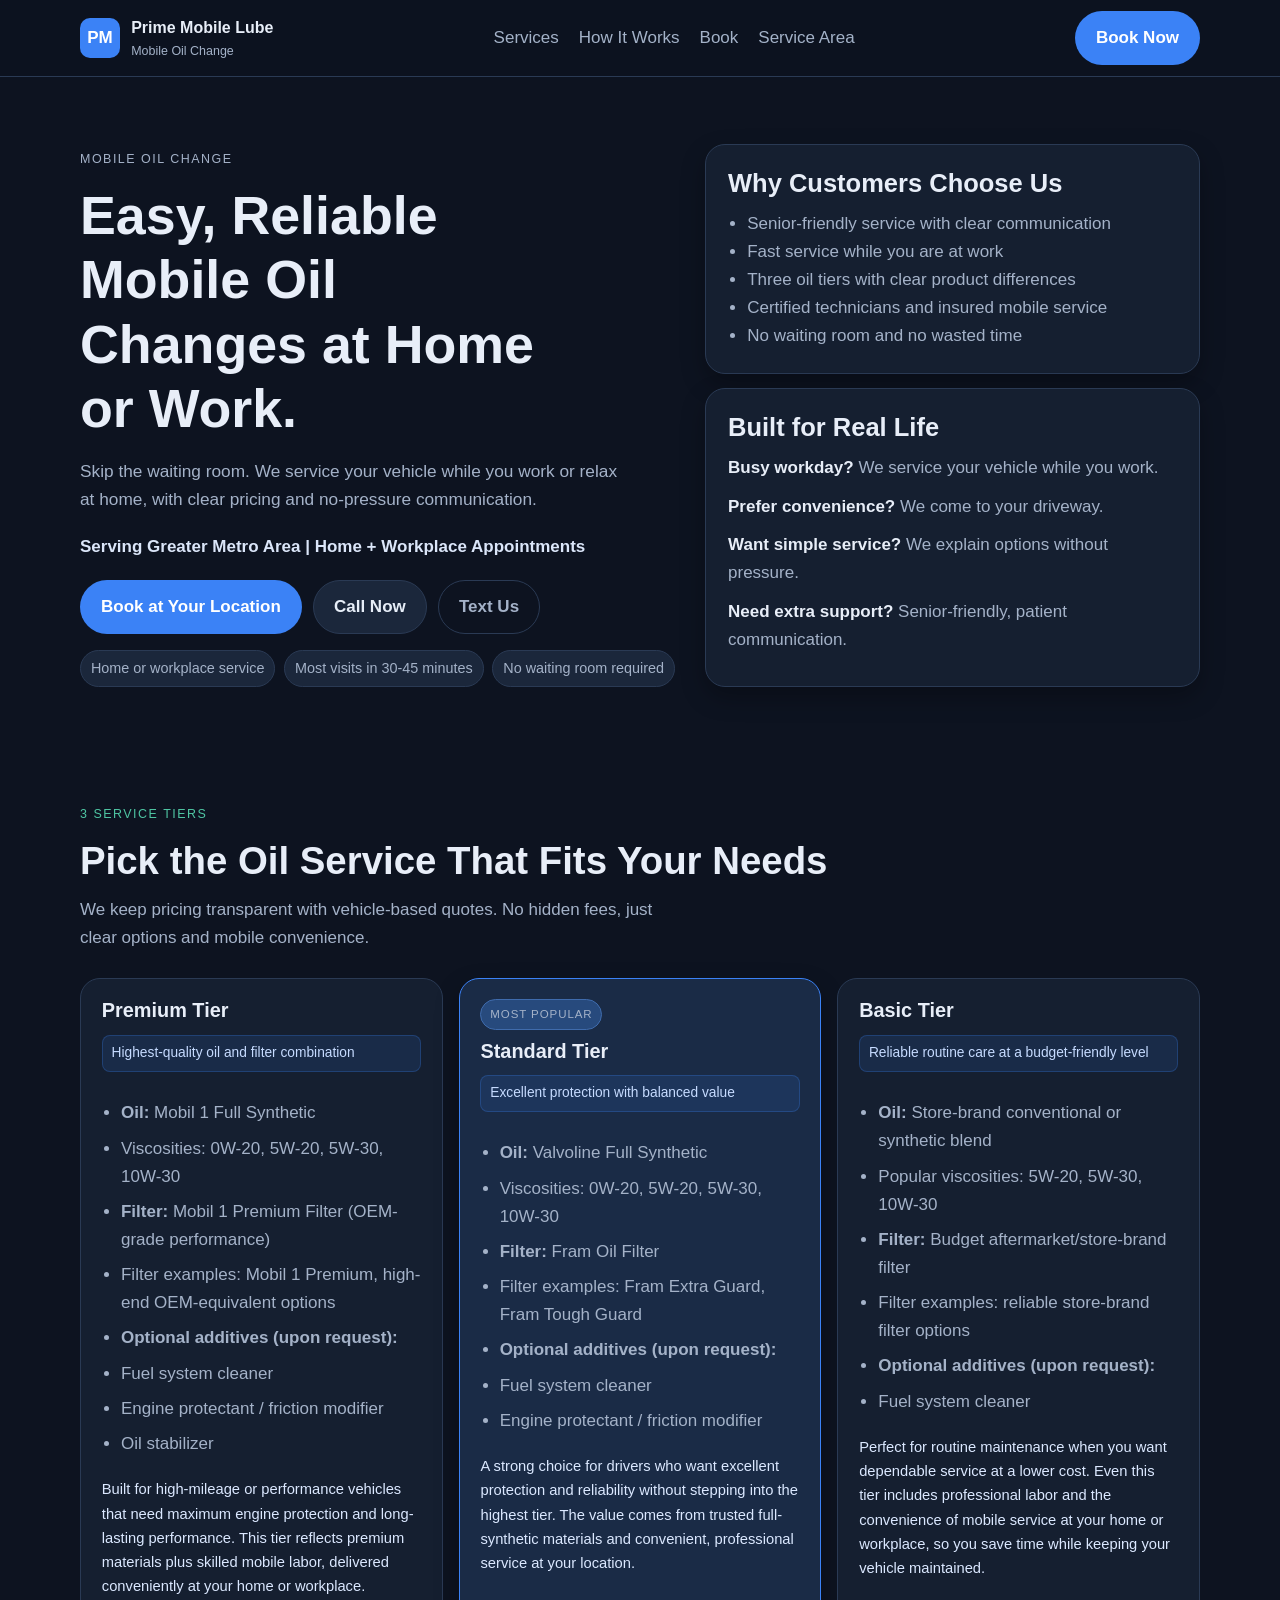
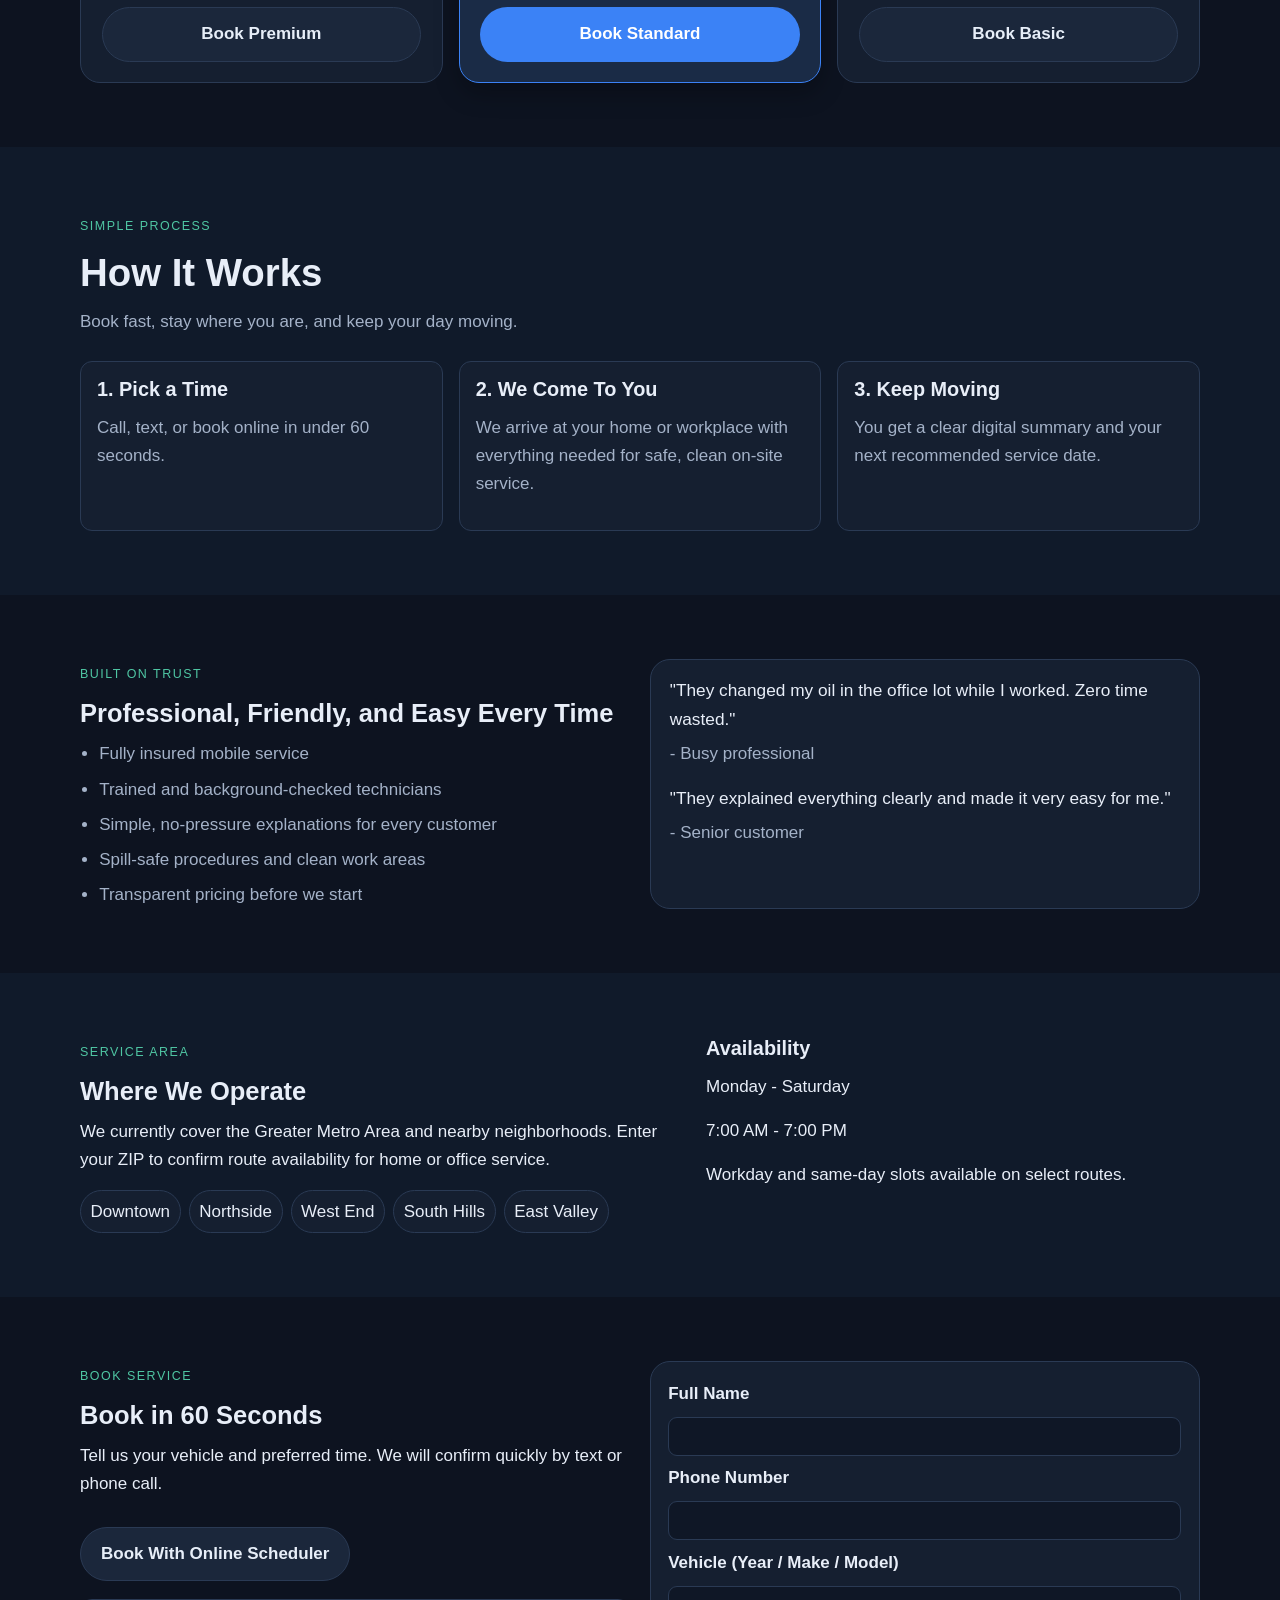
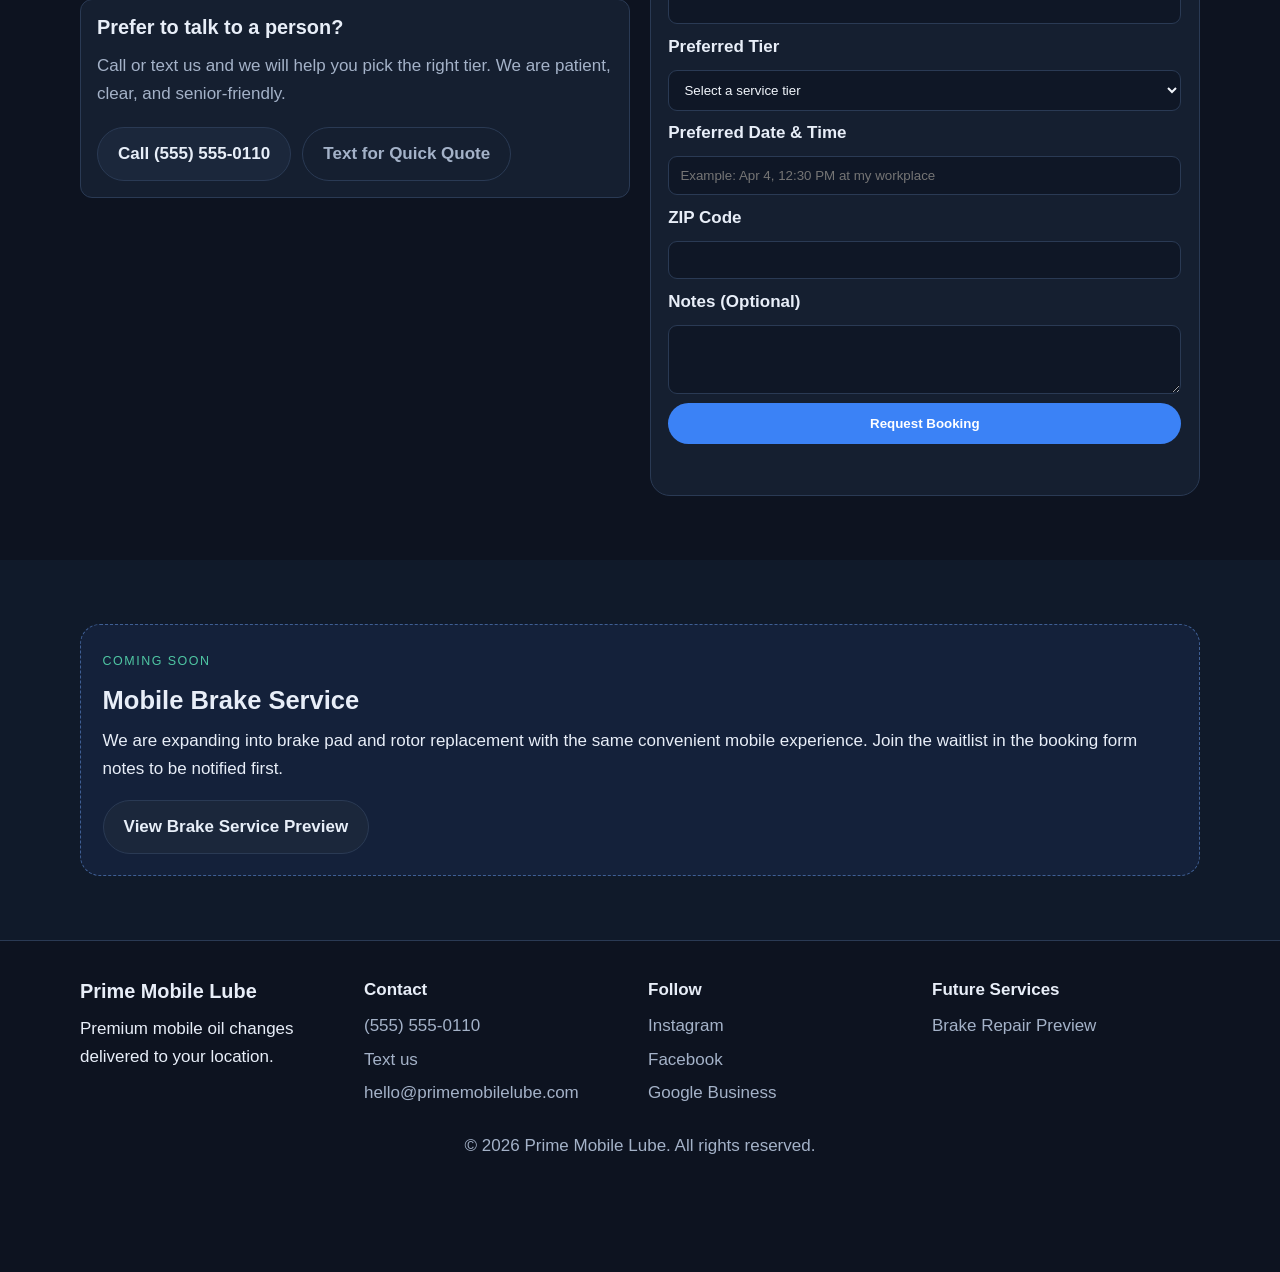
==== index.html @ 01034bda "init" ====
<!doctype html>
<html lang="en">
  <head>
    <meta charset="UTF-8" />
    <meta name="viewport" content="width=device-width, initial-scale=1.0" />
    <meta
      name="description"
      content="Mobile oil changes for busy schedules and seniors. We come to your home or workplace with transparent 3-tier service options."
    />
    <title>Prime Mobile Lube | Mobile Oil Change</title>
    <link rel="stylesheet" href="styles.css" />
  </head>
  <body>
    <a class="skip-link" href="#main-content">Skip to content</a>

    <header class="site-header" id="top">
      <div class="container header-inner">
        <a class="brand" href="#top" aria-label="Prime Mobile Lube home">
          <span class="brand-mark" aria-hidden="true">PM</span>
          <span class="brand-text">
            <strong>Prime Mobile Lube</strong>
            <small>Mobile Oil Change</small>
          </span>
        </a>
        <nav class="main-nav" aria-label="Primary navigation">
          <a href="#services">Services</a>
          <a href="#how-it-works">How It Works</a>
          <a href="#booking">Book</a>
          <a href="#service-area">Service Area</a>
        </nav>
        <a class="btn btn-primary" href="#booking">Book Now</a>
      </div>
    </header>

    <main id="main-content">
      <section class="hero">
        <div class="container hero-grid">
          <div class="hero-copy">
            <p class="kicker">Mobile Oil Change</p>
            <h1>Easy, Reliable Mobile Oil Changes at Home or Work.</h1>
            <p class="lead">
              Skip the waiting room. We service your vehicle while you work or
              relax at home, with clear pricing and no-pressure communication.
            </p>
            <p class="service-badge">Serving Greater Metro Area | Home + Workplace Appointments</p>
            <div class="hero-ctas">
              <a class="btn btn-primary" href="#booking">Book at Your Location</a>
              <a class="btn btn-secondary" href="tel:+15555550110">Call Now</a>
              <a class="btn btn-ghost" href="sms:+15555550110">Text Us</a>
            </div>
            <ul class="hero-highlights">
              <li>Home or workplace service</li>
              <li>Most visits in 30-45 minutes</li>
              <li>No waiting room required</li>
            </ul>
          </div>
          <div class="hero-side">
            <div class="hero-card" aria-label="Service highlights">
              <h2>Why Customers Choose Us</h2>
              <ul>
                <li>Senior-friendly service with clear communication</li>
                <li>Fast service while you are at work</li>
                <li>Three oil tiers with clear product differences</li>
                <li>Certified technicians and insured mobile service</li>
                <li>No waiting room and no wasted time</li>
              </ul>
            </div>
            <div class="hero-card hero-card-secondary" aria-label="Who this is for">
              <h2>Built for Real Life</h2>
              <p><strong>Busy workday?</strong> We service your vehicle while you work.</p>
              <p><strong>Prefer convenience?</strong> We come to your driveway.</p>
              <p><strong>Want simple service?</strong> We explain options without pressure.</p>
              <p><strong>Need extra support?</strong> Senior-friendly, patient communication.</p>
            </div>
          </div>
        </div>
      </section>

      <section class="section" id="services">
        <div class="container">
          <div class="section-heading">
            <p class="kicker">3 Service Tiers</p>
            <h2>Pick the Oil Service That Fits Your Needs</h2>
            <p class="section-subcopy">
              We keep pricing transparent with vehicle-based quotes. No hidden
              fees, just clear options and mobile convenience.
            </p>
          </div>
          <div class="tiers-grid">
            <article class="tier-card">
              <h3>Premium Tier</h3>
              <p class="tier-meta">Highest-quality oil and filter combination</p>
              <ul>
                <li><strong>Oil:</strong> Mobil 1 Full Synthetic</li>
                  <li>Viscosities: 0W-20, 5W-20, 5W-30, 10W-30</li>
                <li><strong>Filter:</strong> Mobil 1 Premium Filter (OEM-grade performance)</li>
                <li>Filter examples: Mobil 1 Premium, high-end OEM-equivalent options</li>
                <li><strong>Optional additives (upon request):</strong></li>
                <li>Fuel system cleaner</li>
                <li>Engine protectant / friction modifier</li>
                <li>Oil stabilizer</li>
              </ul>
              <p class="tier-fit">
                Built for high-mileage or performance vehicles that need maximum
                engine protection and long-lasting performance. This tier reflects
                premium materials plus skilled mobile labor, delivered
                conveniently at your home or workplace.
              </p>
              <a class="btn btn-secondary" href="#booking">Book Premium</a>
            </article>

            <article class="tier-card featured">
              <p class="tag">Most Popular</p>
              <h3>Standard Tier</h3>
              <p class="tier-meta">Excellent protection with balanced value</p>
              <ul>
                <li><strong>Oil:</strong> Valvoline Full Synthetic</li>
                  <li>Viscosities: 0W-20, 5W-20, 5W-30, 10W-30</li>
                <li><strong>Filter:</strong> Fram Oil Filter</li>
                <li>Filter examples: Fram Extra Guard, Fram Tough Guard</li>
                <li><strong>Optional additives (upon request):</strong></li>
                <li>Fuel system cleaner</li>
                <li>Engine protectant / friction modifier</li>
              </ul>
              <p class="tier-fit">
                A strong choice for drivers who want excellent protection and
                reliability without stepping into the highest tier. The value
                comes from trusted full-synthetic materials and convenient,
                professional service at your location.
              </p>
              <a class="btn btn-primary" href="#booking">Book Standard</a>
            </article>

            <article class="tier-card">
              <h3>Basic Tier</h3>
              <p class="tier-meta">Reliable routine care at a budget-friendly level</p>
              <ul>
                <li><strong>Oil:</strong> Store-brand conventional or synthetic blend</li>
                <li>Popular viscosities: 5W-20, 5W-30, 10W-30</li>
                <li><strong>Filter:</strong> Budget aftermarket/store-brand filter</li>
                <li>Filter examples: reliable store-brand filter options</li>
                <li><strong>Optional additives (upon request):</strong></li>
                <li>Fuel system cleaner</li>
              </ul>
              <p class="tier-fit">
                Perfect for routine maintenance when you want dependable service
                at a lower cost. Even this tier includes professional labor and
                the convenience of mobile service at your home or workplace, so
                you save time while keeping your vehicle maintained.
              </p>
              <a class="btn btn-secondary" href="#booking">Book Basic</a>
            </article>
          </div>
        </div>
      </section>

      <section class="section alt" id="how-it-works">
        <div class="container">
          <div class="section-heading">
            <p class="kicker">Simple Process</p>
            <h2>How It Works</h2>
            <p class="section-subcopy">Book fast, stay where you are, and keep your day moving.</p>
          </div>
          <div class="steps-grid">
            <article>
              <h3>1. Pick a Time</h3>
              <p>Call, text, or book online in under 60 seconds.</p>
            </article>
            <article>
              <h3>2. We Come To You</h3>
              <p>
                We arrive at your home or workplace with everything needed for
                safe, clean on-site service.
              </p>
            </article>
            <article>
              <h3>3. Keep Moving</h3>
              <p>
                You get a clear digital summary and your next recommended
                service date.
              </p>
            </article>
          </div>
        </div>
      </section>

      <section class="section" id="trust">
        <div class="container trust-grid">
          <div>
            <p class="kicker">Built on Trust</p>
            <h2>Professional, Friendly, and Easy Every Time</h2>
            <ul class="trust-list">
              <li>Fully insured mobile service</li>
              <li>Trained and background-checked technicians</li>
              <li>Simple, no-pressure explanations for every customer</li>
              <li>Spill-safe procedures and clean work areas</li>
              <li>Transparent pricing before we start</li>
            </ul>
          </div>
          <div class="testimonials">
            <blockquote>
              "They changed my oil in the office lot while I worked. Zero time
              wasted."
            </blockquote>
            <p>- Busy professional</p>
            <blockquote>
              "They explained everything clearly and made it very easy for me."
            </blockquote>
            <p>- Senior customer</p>
          </div>
        </div>
      </section>

      <section class="section alt" id="service-area">
        <div class="container two-col">
          <div>
            <p class="kicker">Service Area</p>
            <h2>Where We Operate</h2>
            <p>
              We currently cover the Greater Metro Area and nearby neighborhoods.
              Enter your ZIP to confirm route availability for home or office
              service.
            </p>
            <ul class="inline-list">
              <li>Downtown</li>
              <li>Northside</li>
              <li>West End</li>
              <li>South Hills</li>
              <li>East Valley</li>
            </ul>
          </div>
          <div>
            <h3>Availability</h3>
            <p>Monday - Saturday</p>
            <p>7:00 AM - 7:00 PM</p>
            <p>Workday and same-day slots available on select routes.</p>
          </div>
        </div>
      </section>

      <section class="section" id="booking">
        <div class="container booking-grid">
          <div>
            <p class="kicker">Book Service</p>
            <h2>Book in 60 Seconds</h2>
            <p>
              Tell us your vehicle and preferred time. We will confirm quickly
              by text or phone call.
            </p>
            <a class="btn btn-secondary scheduler-btn" href="#" target="_blank" rel="noreferrer">
              Book With Online Scheduler
            </a>
            <div class="booking-support">
              <h3>Prefer to talk to a person?</h3>
              <p>
                Call or text us and we will help you pick the right tier. We
                are patient, clear, and senior-friendly.
              </p>
              <div class="hero-ctas">
                <a class="btn btn-secondary" href="tel:+15555550110">Call (555) 555-0110</a>
                <a class="btn btn-ghost" href="sms:+15555550110">Text for Quick Quote</a>
              </div>
            </div>
          </div>
          <form class="booking-form" id="booking-form" novalidate>
            <label for="name">Full Name</label>
            <input id="name" name="name" type="text" required />

            <label for="phone">Phone Number</label>
            <input id="phone" name="phone" type="tel" required />

            <label for="vehicle">Vehicle (Year / Make / Model)</label>
            <input id="vehicle" name="vehicle" type="text" required />

            <label for="tier">Preferred Tier</label>
            <select id="tier" name="tier" required>
              <option value="">Select a service tier</option>
              <option>Tier 1 - Premium</option>
              <option>Tier 2 - Standard</option>
              <option>Tier 3 - Basic</option>
            </select>

            <label for="datetime">Preferred Date & Time</label>
            <input id="datetime" name="datetime" type="text" placeholder="Example: Apr 4, 12:30 PM at my workplace" required />

            <label for="zip">ZIP Code</label>
            <input id="zip" name="zip" type="text" inputmode="numeric" required />

            <label for="notes">Notes (Optional)</label>
            <textarea id="notes" name="notes" rows="3"></textarea>

            <button type="submit" class="btn btn-primary">Request Booking</button>
            <p class="form-message" id="form-message" aria-live="polite"></p>
          </form>
        </div>
      </section>

      <section class="section alt" id="future-services">
        <div class="container future-card">
          <p class="kicker">Coming Soon</p>
          <h2>Mobile Brake Service</h2>
          <p>
            We are expanding into brake pad and rotor replacement with the same
            convenient mobile experience. Join the waitlist in the booking form
            notes to be notified first.
          </p>
          <a class="btn btn-secondary" href="services/brake-repair.html">View Brake Service Preview</a>
        </div>
      </section>
    </main>

    <footer class="site-footer">
      <div class="container footer-grid">
        <div>
          <h3>Prime Mobile Lube</h3>
          <p>Premium mobile oil changes delivered to your location.</p>
        </div>
        <div>
          <h4>Contact</h4>
          <a href="tel:+15555550110">(555) 555-0110</a>
          <a href="sms:+15555550110">Text us</a>
          <a href="mailto:hello@primemobilelube.com">hello@primemobilelube.com</a>
        </div>
        <div>
          <h4>Follow</h4>
          <a href="#" target="_blank" rel="noreferrer">Instagram</a>
          <a href="#" target="_blank" rel="noreferrer">Facebook</a>
          <a href="#" target="_blank" rel="noreferrer">Google Business</a>
        </div>
        <div>
          <h4>Future Services</h4>
          <a href="services/brake-repair.html">Brake Repair Preview</a>
        </div>
      </div>
      <p class="copyright">© <span id="year"></span> Prime Mobile Lube. All rights reserved.</p>
    </footer>

    <div class="mobile-cta-bar" id="mobile-cta">
      <a href="tel:+15555550110">Call</a>
      <a href="sms:+15555550110">Text</a>
      <a href="#booking">Book</a>
    </div>

    <script src="script.js"></script>
  </body>
</html>
---- styles.css ----
:root {
  --bg: #0d1320;
  --surface: #151f30;
  --surface-soft: #1b273b;
  --text: #e8eef8;
  --text-muted: #a4b2c8;
  --accent: #3b82f6;
  --accent-strong: #2b6fda;
  --border: #2a3a54;
  --ok: #4fc6a3;
  --radius-lg: 20px;
  --radius-md: 12px;
  --shadow: 0 10px 24px rgba(0, 0, 0, 0.28);
}

*,
*::before,
*::after {
  box-sizing: border-box;
}

html {
  scroll-behavior: smooth;
}

body {
  margin: 0;
  background: var(--bg);
  color: var(--text);
  font-family: Inter, Segoe UI, Roboto, Arial, sans-serif;
  line-height: 1.65;
  font-size: 17px;
}

h1,
h2,
h3,
h4 {
  line-height: 1.2;
  margin: 0 0 0.75rem;
}

p {
  margin: 0 0 1rem;
}

a {
  color: inherit;
  text-decoration: none;
}

ul {
  margin: 0;
  padding-left: 1.2rem;
}

.container {
  width: min(1120px, 92%);
  margin: 0 auto;
}

.skip-link {
  position: absolute;
  left: -9999px;
}

.skip-link:focus {
  left: 1rem;
  top: 1rem;
  background: #fff;
  color: #000;
  padding: 0.5rem 0.8rem;
  border-radius: 8px;
  z-index: 999;
}

.kicker {
  display: inline-block;
  font-size: 0.78rem;
  text-transform: uppercase;
  letter-spacing: 0.12em;
  color: var(--ok);
  margin-bottom: 0.8rem;
}

.site-header {
  position: sticky;
  top: 0;
  z-index: 100;
  background: rgba(13, 19, 32, 0.92);
  border-bottom: 1px solid var(--border);
}

.header-inner {
  display: flex;
  align-items: center;
  justify-content: space-between;
  gap: 1rem;
  min-height: 76px;
}

.brand {
  display: inline-flex;
  align-items: center;
  gap: 0.7rem;
}

.brand-mark {
  width: 40px;
  height: 40px;
  border-radius: 10px;
  display: grid;
  place-items: center;
  font-weight: 700;
  color: #fff;
  background: var(--accent);
}

.brand-text strong {
  display: block;
  font-size: 1rem;
}

.brand-text small {
  display: block;
  color: var(--text-muted);
  font-size: 0.78rem;
}

.main-nav {
  display: flex;
  align-items: center;
  gap: 1.25rem;
}

.main-nav a {
  color: var(--text-muted);
  font-weight: 500;
  transition: color 0.2s ease;
}

.main-nav a:hover,
.main-nav a:focus-visible {
  color: var(--text);
}

.btn {
  display: inline-flex;
  justify-content: center;
  align-items: center;
  gap: 0.4rem;
  border: 1px solid transparent;
  border-radius: 999px;
  padding: 0.75rem 1.25rem;
  font-weight: 600;
  transition: 0.2s ease;
  cursor: pointer;
}

.btn-primary {
  background: var(--accent);
  color: #fff;
  box-shadow: none;
}

.btn-primary:hover,
.btn-primary:focus-visible {
  background: var(--accent-strong);
}

.btn-secondary {
  border-color: var(--border);
  background: var(--surface-soft);
  color: #e7eef8;
}

.btn-secondary:hover,
.btn-secondary:focus-visible,
.btn-ghost:hover,
.btn-ghost:focus-visible {
  border-color: var(--accent);
  color: #fff;
}

.btn-ghost {
  border-color: var(--border);
  color: var(--text-muted);
}

.hero {
  padding: 4.2rem 0 3rem;
}

.hero-grid {
  display: grid;
  grid-template-columns: 1.1fr 0.9fr;
  gap: 1.2rem;
}

.hero-copy h1 {
  font-size: clamp(2rem, 4.2vw, 3.5rem);
  margin-bottom: 1rem;
  max-width: 16ch;
}

.hero-copy .lead {
  font-size: 1.08rem;
}

.hero-copy p {
  color: var(--text-muted);
  max-width: 56ch;
}

.hero-copy .service-badge {
  color: #dbe6f9;
  font-weight: 600;
  margin-top: 1.2rem;
}

.hero-ctas {
  display: flex;
  flex-wrap: wrap;
  gap: 0.7rem;
  margin-top: 1.2rem;
}

.hero-highlights {
  margin-top: 1rem;
  padding: 0;
  list-style: none;
  display: flex;
  flex-wrap: wrap;
  gap: 0.55rem;
}

.hero-highlights li {
  border: 1px solid var(--border);
  background: var(--surface-soft);
  color: var(--text-muted);
  padding: 0.36rem 0.62rem;
  border-radius: 999px;
  font-size: 0.9rem;
}

.hero-side {
  display: grid;
  gap: 0.9rem;
}

.hero-card {
  background: var(--surface);
  border: 1px solid var(--border);
  padding: 1.4rem;
  border-radius: var(--radius-lg);
  box-shadow: var(--shadow);
}

.hero-card ul {
  margin-top: 0.6rem;
  color: var(--text-muted);
}

.hero-card-secondary p {
  color: var(--text-muted);
  margin-bottom: 0.65rem;
}

.hero-card-secondary strong {
  color: var(--text);
}

.section {
  padding: 4rem 0;
}

.section.alt {
  background: #101a2a;
}

.section-heading {
  max-width: 760px;
  margin-bottom: 1.6rem;
}

.section-subcopy {
  color: var(--text-muted);
  max-width: 62ch;
}

.section-heading h2 {
  font-size: clamp(1.7rem, 3.5vw, 2.4rem);
}

.tiers-grid {
  display: grid;
  grid-template-columns: repeat(3, minmax(0, 1fr));
  gap: 1rem;
}

.tier-card {
  position: relative;
  background: var(--surface);
  border: 1px solid var(--border);
  border-radius: var(--radius-lg);
  padding: 1.3rem;
  display: flex;
  flex-direction: column;
  min-height: 100%;
}

.tier-card .tier-price {
  font-size: 1.6rem;
  font-weight: 700;
  color: #ffffff;
}

.tier-card p,
.tier-card li {
  color: var(--text-muted);
}

.tier-card .tier-meta {
  font-size: 0.86rem;
  padding: 0.38rem 0.55rem;
  border-radius: 8px;
  background: rgba(59, 130, 246, 0.12);
  border: 1px solid rgba(59, 130, 246, 0.25);
  color: #c6dbff;
}

.tier-card .tier-fit {
  margin-bottom: 0.55rem;
  color: #dbe8ff;
  font-size: 0.92rem;
}

.tier-card ul {
  margin: 0.7rem 0 1.2rem;
  display: grid;
  gap: 0.45rem;
}

.tier-card .btn {
  margin-top: auto;
}

.tier-actions {
  margin-top: auto;
  display: grid;
  grid-template-columns: 1fr;
  gap: 0.55rem;
}

.spec-toggle[aria-expanded="true"] {
  border-color: var(--accent);
  color: #fff;
}

.tier-specs {
  margin-top: 0.75rem;
  border-top: 1px solid var(--border);
  padding-top: 0.75rem;
}

.tier-specs ul {
  display: grid;
  gap: 0.35rem;
}

.tier-specs li {
  color: var(--text-muted);
}

.tier-card.featured {
  border-color: var(--accent);
  box-shadow: var(--shadow);
  background: #1a2b46;
}

.tag {
  align-self: flex-start;
  margin: 0 0 0.6rem;
  font-size: 0.72rem;
  letter-spacing: 0.08em;
  text-transform: uppercase;
  color: #d9e8ff;
  background: #274a7d;
  border: 1px solid #3f6bac;
  padding: 0.3rem 0.55rem;
  border-radius: 999px;
}

.steps-grid {
  display: grid;
  grid-template-columns: repeat(3, minmax(0, 1fr));
  gap: 1rem;
}

.steps-grid article {
  border: 1px solid var(--border);
  background: var(--surface);
  border-radius: var(--radius-md);
  padding: 1rem;
}

.steps-grid p {
  color: var(--text-muted);
}

.trust-grid,
.booking-grid {
  display: grid;
  grid-template-columns: repeat(2, minmax(0, 1fr));
  gap: 1.2rem;
}

.trust-list {
  display: grid;
  gap: 0.45rem;
  color: var(--text-muted);
}

.testimonials {
  border: 1px solid var(--border);
  border-radius: var(--radius-lg);
  background: var(--surface);
  padding: 1rem 1.2rem;
}

.testimonials blockquote {
  margin: 0;
  font-size: 1.08rem;
}

.testimonials p {
  color: var(--text-muted);
  margin: 0.4rem 0 1rem;
}

.two-col {
  display: grid;
  grid-template-columns: 1.1fr 0.9fr;
  gap: 1.4rem;
}

.inline-list {
  padding: 0;
  list-style: none;
  display: flex;
  flex-wrap: wrap;
  gap: 0.5rem;
}

.inline-list li {
  background: var(--surface);
  border: 1px solid var(--border);
  padding: 0.4rem 0.6rem;
  border-radius: 999px;
}

.scheduler-btn {
  margin-top: 0.8rem;
}

.booking-form {
  border: 1px solid var(--border);
  border-radius: var(--radius-lg);
  background: var(--surface);
  padding: 1.1rem;
  display: grid;
  gap: 0.55rem;
}

.booking-support {
  margin-top: 1.1rem;
  border: 1px solid var(--border);
  border-radius: var(--radius-md);
  background: var(--surface);
  padding: 1rem;
}

.booking-support p {
  color: var(--text-muted);
}

.booking-form label {
  font-weight: 600;
}

.booking-form input,
.booking-form select,
.booking-form textarea {
  width: 100%;
  border-radius: 9px;
  border: 1px solid var(--border);
  background: #0f1726;
  color: #f1f5fb;
  padding: 0.68rem 0.7rem;
}

.booking-form input:focus,
.booking-form select:focus,
.booking-form textarea:focus {
  outline: 2px solid rgba(79, 156, 255, 0.35);
  border-color: var(--accent);
}

.form-message {
  margin: 0.25rem 0 0;
  color: var(--text-muted);
  min-height: 1.3rem;
}

.form-message.success {
  color: #8ce6c5;
}

.form-message.error {
  color: #ffb3b3;
}

.future-card {
  border: 1px dashed #3f5f94;
  border-radius: var(--radius-lg);
  background: #14213a;
  padding: 1.35rem;
}

.site-footer {
  border-top: 1px solid var(--border);
  padding: 2.4rem 0 6rem;
}

.footer-grid {
  display: grid;
  gap: 1rem;
  grid-template-columns: repeat(4, minmax(0, 1fr));
}

.footer-grid a {
  display: block;
  margin-bottom: 0.35rem;
  color: var(--text-muted);
}

.footer-grid a:hover,
.footer-grid a:focus-visible {
  color: #ffffff;
}

.copyright {
  text-align: center;
  color: var(--text-muted);
  margin-top: 1.2rem;
}

.mobile-cta-bar {
  position: fixed;
  left: 50%;
  bottom: 10px;
  transform: translateX(-50%);
  width: min(560px, 93%);
  z-index: 120;
  display: none;
  grid-template-columns: repeat(3, minmax(0, 1fr));
  gap: 0.45rem;
  padding: 0.45rem;
  border-radius: 999px;
  border: 1px solid var(--border);
  background: rgba(13, 19, 32, 0.95);
}

.mobile-cta-bar a {
  text-align: center;
  padding: 0.65rem 0.6rem;
  border-radius: 999px;
  font-weight: 600;
  border: 1px solid var(--border);
  background: var(--surface-soft);
}

.mobile-cta-bar a:last-child {
  color: #fff;
  background: var(--accent);
  border-color: transparent;
}

@media (max-width: 992px) {
  .hero-grid,
  .tiers-grid,
  .steps-grid,
  .trust-grid,
  .two-col,
  .booking-grid,
  .footer-grid {
    grid-template-columns: 1fr;
  }

  .main-nav {
    display: none;
  }

  .hero-copy h1 {
    max-width: 20ch;
  }
}

@media (max-width: 768px) {
  .header-inner .btn {
    display: none;
  }

  .hero {
    padding-top: 2.7rem;
  }

  .section {
    padding: 3.2rem 0;
  }

  .mobile-cta-bar {
    display: grid;
  }
}
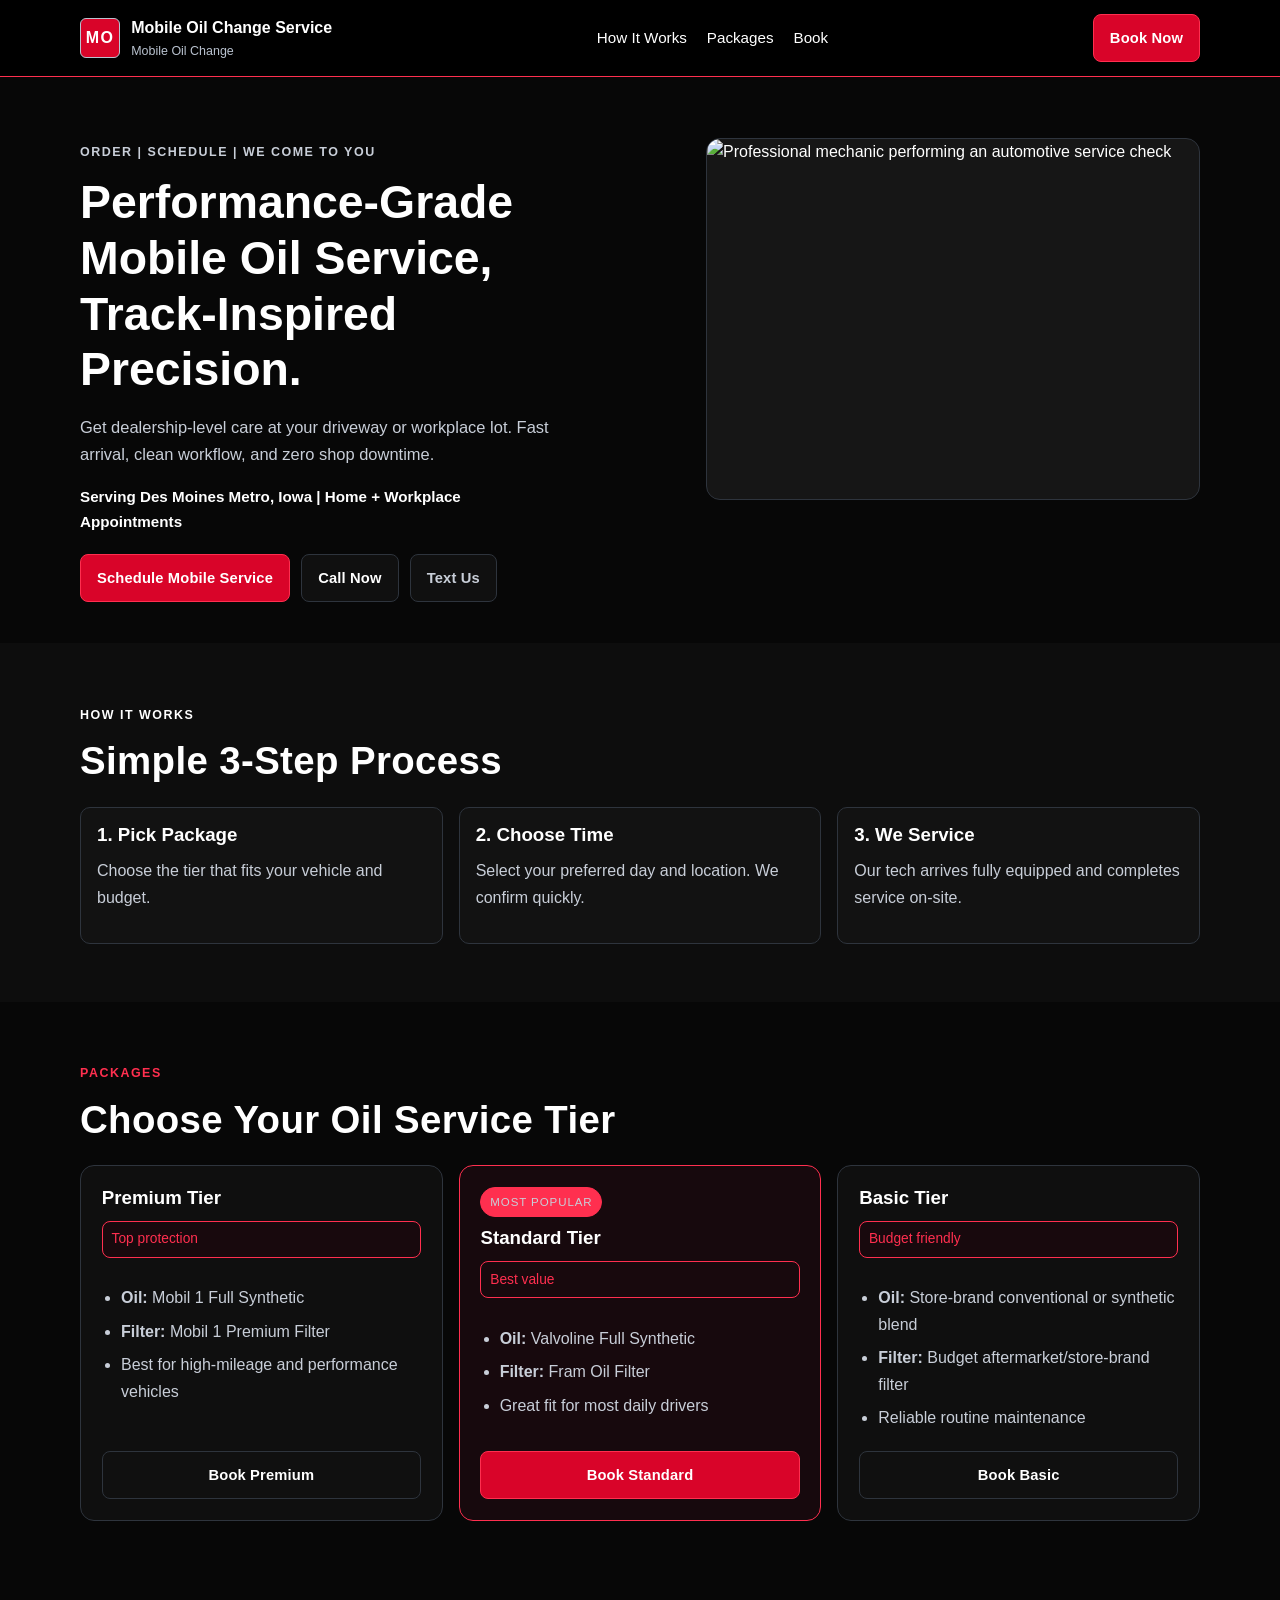
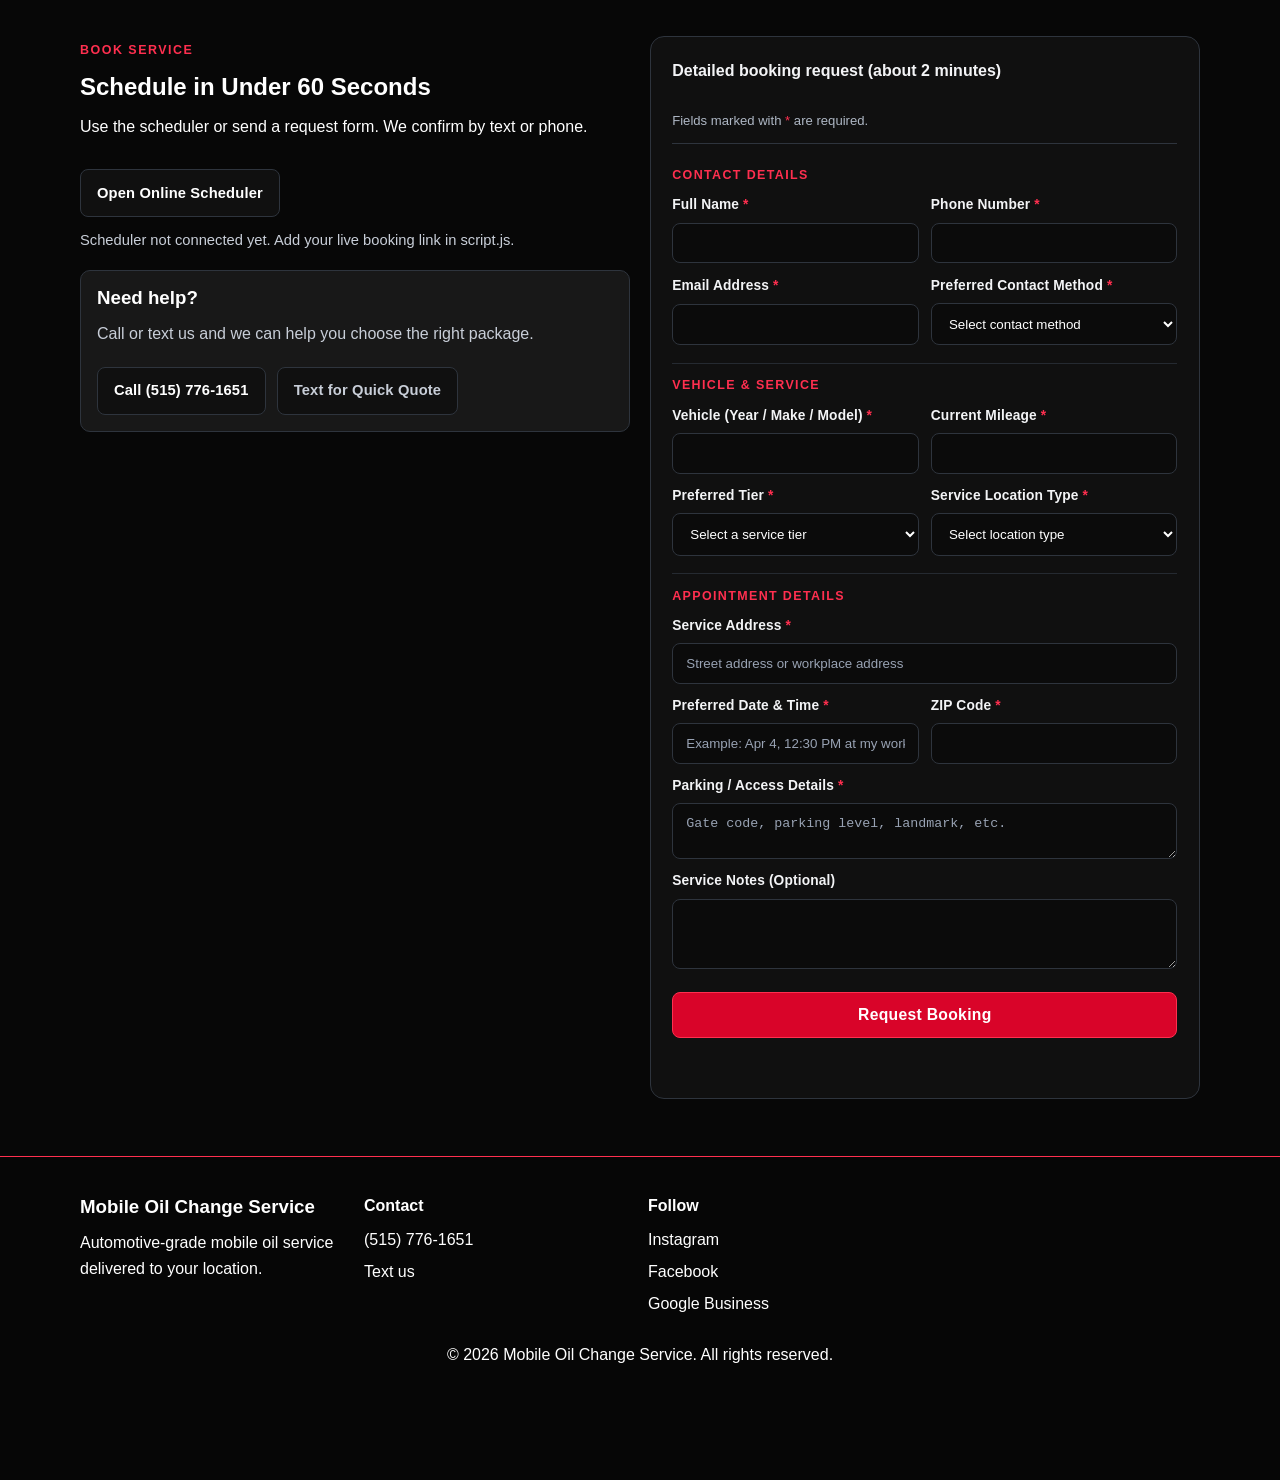
==== commit 77bac4bd: "yas" ====
--- a/index.html
+++ b/index.html
@@ -5,9 +5,9 @@
     <meta name="viewport" content="width=device-width, initial-scale=1.0" />
     <meta
       name="description"
-      content="Mobile oil changes for busy schedules and seniors. We come to your home or workplace with transparent 3-tier service options."
+      content="Professional mobile oil changes in the Des Moines Metro, Iowa. We come to your home or workplace with clear service tiers and fast scheduling."
     />
-    <title>Prime Mobile Lube | Mobile Oil Change</title>
+    <title>Mobile Oil Change | Des Moines Metro Iowa</title>
     <link rel="stylesheet" href="styles.css" />
   </head>
   <body>
@@ -15,18 +15,17 @@
 
     <header class="site-header" id="top">
       <div class="container header-inner">
-        <a class="brand" href="#top" aria-label="Prime Mobile Lube home">
-          <span class="brand-mark" aria-hidden="true">PM</span>
+        <a class="brand" href="#top" aria-label="Mobile oil change service home">
+          <span class="brand-mark" aria-hidden="true">MO</span>
           <span class="brand-text">
-            <strong>Prime Mobile Lube</strong>
+            <strong>Mobile Oil Change Service</strong>
             <small>Mobile Oil Change</small>
           </span>
         </a>
         <nav class="main-nav" aria-label="Primary navigation">
-          <a href="#services">Services</a>
           <a href="#how-it-works">How It Works</a>
+          <a href="#services">Packages</a>
           <a href="#booking">Book</a>
-          <a href="#service-area">Service Area</a>
         </nav>
         <a class="btn btn-primary" href="#booking">Book Now</a>
       </div>
@@ -36,42 +35,51 @@
       <section class="hero">
         <div class="container hero-grid">
           <div class="hero-copy">
-            <p class="kicker">Mobile Oil Change</p>
-            <h1>Easy, Reliable Mobile Oil Changes at Home or Work.</h1>
+            <p class="kicker">Order | Schedule | We Come To You</p>
+            <h1>Performance-Grade Mobile Oil Service, Track-Inspired Precision.</h1>
             <p class="lead">
-              Skip the waiting room. We service your vehicle while you work or
-              relax at home, with clear pricing and no-pressure communication.
+              Get dealership-level care at your driveway or workplace lot. Fast arrival,
+              clean workflow, and zero shop downtime.
             </p>
-            <p class="service-badge">Serving Greater Metro Area | Home + Workplace Appointments</p>
+            <p class="service-badge">Serving Des Moines Metro, Iowa | Home + Workplace Appointments</p>
             <div class="hero-ctas">
-              <a class="btn btn-primary" href="#booking">Book at Your Location</a>
-              <a class="btn btn-secondary" href="tel:+15555550110">Call Now</a>
-              <a class="btn btn-ghost" href="sms:+15555550110">Text Us</a>
-            </div>
-            <ul class="hero-highlights">
-              <li>Home or workplace service</li>
-              <li>Most visits in 30-45 minutes</li>
-              <li>No waiting room required</li>
-            </ul>
+              <a class="btn btn-primary" href="#booking">Schedule Mobile Service</a>
+              <a class="btn btn-secondary" href="tel:+15157761651">Call Now</a>
+              <a class="btn btn-ghost" href="sms:+15157761651">Text Us</a>
+            </div>
           </div>
           <div class="hero-side">
-            <div class="hero-card" aria-label="Service highlights">
-              <h2>Why Customers Choose Us</h2>
-              <ul>
-                <li>Senior-friendly service with clear communication</li>
-                <li>Fast service while you are at work</li>
-                <li>Three oil tiers with clear product differences</li>
-                <li>Certified technicians and insured mobile service</li>
-                <li>No waiting room and no wasted time</li>
-              </ul>
-            </div>
-            <div class="hero-card hero-card-secondary" aria-label="Who this is for">
-              <h2>Built for Real Life</h2>
-              <p><strong>Busy workday?</strong> We service your vehicle while you work.</p>
-              <p><strong>Prefer convenience?</strong> We come to your driveway.</p>
-              <p><strong>Want simple service?</strong> We explain options without pressure.</p>
-              <p><strong>Need extra support?</strong> Senior-friendly, patient communication.</p>
-            </div>
+            <div class="hero-image-wrap">
+              <img
+                class="hero-image"
+                src="https://images.unsplash.com/photo-1619642751034-765dfdf7c58e?auto=format&fit=crop&w=1400&q=80"
+                alt="Professional mechanic performing an automotive service check"
+                loading="eager"
+              />
+            </div>
+          </div>
+        </div>
+      </section>
+
+      <section class="section alt" id="how-it-works">
+        <div class="container">
+          <div class="section-heading">
+            <p class="kicker">How It Works</p>
+            <h2>Simple 3-Step Process</h2>
+          </div>
+          <div class="steps-grid">
+            <article>
+              <h3>1. Pick Package</h3>
+              <p>Choose the tier that fits your vehicle and budget.</p>
+            </article>
+            <article>
+              <h3>2. Choose Time</h3>
+              <p>Select your preferred day and location. We confirm quickly.</p>
+            </article>
+            <article>
+              <h3>3. We Service</h3>
+              <p>Our tech arrives fully equipped and completes service on-site.</p>
+            </article>
           </div>
         </div>
       </section>
@@ -79,161 +87,43 @@
       <section class="section" id="services">
         <div class="container">
           <div class="section-heading">
-            <p class="kicker">3 Service Tiers</p>
-            <h2>Pick the Oil Service That Fits Your Needs</h2>
-            <p class="section-subcopy">
-              We keep pricing transparent with vehicle-based quotes. No hidden
-              fees, just clear options and mobile convenience.
-            </p>
+            <p class="kicker">Packages</p>
+            <h2>Choose Your Oil Service Tier</h2>
           </div>
           <div class="tiers-grid">
             <article class="tier-card">
               <h3>Premium Tier</h3>
-              <p class="tier-meta">Highest-quality oil and filter combination</p>
+              <p class="tier-meta">Top protection</p>
               <ul>
                 <li><strong>Oil:</strong> Mobil 1 Full Synthetic</li>
-                  <li>Viscosities: 0W-20, 5W-20, 5W-30, 10W-30</li>
-                <li><strong>Filter:</strong> Mobil 1 Premium Filter (OEM-grade performance)</li>
-                <li>Filter examples: Mobil 1 Premium, high-end OEM-equivalent options</li>
-                <li><strong>Optional additives (upon request):</strong></li>
-                <li>Fuel system cleaner</li>
-                <li>Engine protectant / friction modifier</li>
-                <li>Oil stabilizer</li>
+                <li><strong>Filter:</strong> Mobil 1 Premium Filter</li>
+                <li>Best for high-mileage and performance vehicles</li>
               </ul>
-              <p class="tier-fit">
-                Built for high-mileage or performance vehicles that need maximum
-                engine protection and long-lasting performance. This tier reflects
-                premium materials plus skilled mobile labor, delivered
-                conveniently at your home or workplace.
-              </p>
               <a class="btn btn-secondary" href="#booking">Book Premium</a>
             </article>
 
             <article class="tier-card featured">
               <p class="tag">Most Popular</p>
               <h3>Standard Tier</h3>
-              <p class="tier-meta">Excellent protection with balanced value</p>
+              <p class="tier-meta">Best value</p>
               <ul>
                 <li><strong>Oil:</strong> Valvoline Full Synthetic</li>
-                  <li>Viscosities: 0W-20, 5W-20, 5W-30, 10W-30</li>
                 <li><strong>Filter:</strong> Fram Oil Filter</li>
-                <li>Filter examples: Fram Extra Guard, Fram Tough Guard</li>
-                <li><strong>Optional additives (upon request):</strong></li>
-                <li>Fuel system cleaner</li>
-                <li>Engine protectant / friction modifier</li>
+                <li>Great fit for most daily drivers</li>
               </ul>
-              <p class="tier-fit">
-                A strong choice for drivers who want excellent protection and
-                reliability without stepping into the highest tier. The value
-                comes from trusted full-synthetic materials and convenient,
-                professional service at your location.
-              </p>
               <a class="btn btn-primary" href="#booking">Book Standard</a>
             </article>
 
             <article class="tier-card">
               <h3>Basic Tier</h3>
-              <p class="tier-meta">Reliable routine care at a budget-friendly level</p>
+              <p class="tier-meta">Budget friendly</p>
               <ul>
                 <li><strong>Oil:</strong> Store-brand conventional or synthetic blend</li>
-                <li>Popular viscosities: 5W-20, 5W-30, 10W-30</li>
                 <li><strong>Filter:</strong> Budget aftermarket/store-brand filter</li>
-                <li>Filter examples: reliable store-brand filter options</li>
-                <li><strong>Optional additives (upon request):</strong></li>
-                <li>Fuel system cleaner</li>
+                <li>Reliable routine maintenance</li>
               </ul>
-              <p class="tier-fit">
-                Perfect for routine maintenance when you want dependable service
-                at a lower cost. Even this tier includes professional labor and
-                the convenience of mobile service at your home or workplace, so
-                you save time while keeping your vehicle maintained.
-              </p>
               <a class="btn btn-secondary" href="#booking">Book Basic</a>
             </article>
-          </div>
-        </div>
-      </section>
-
-      <section class="section alt" id="how-it-works">
-        <div class="container">
-          <div class="section-heading">
-            <p class="kicker">Simple Process</p>
-            <h2>How It Works</h2>
-            <p class="section-subcopy">Book fast, stay where you are, and keep your day moving.</p>
-          </div>
-          <div class="steps-grid">
-            <article>
-              <h3>1. Pick a Time</h3>
-              <p>Call, text, or book online in under 60 seconds.</p>
-            </article>
-            <article>
-              <h3>2. We Come To You</h3>
-              <p>
-                We arrive at your home or workplace with everything needed for
-                safe, clean on-site service.
-              </p>
-            </article>
-            <article>
-              <h3>3. Keep Moving</h3>
-              <p>
-                You get a clear digital summary and your next recommended
-                service date.
-              </p>
-            </article>
-          </div>
-        </div>
-      </section>
-
-      <section class="section" id="trust">
-        <div class="container trust-grid">
-          <div>
-            <p class="kicker">Built on Trust</p>
-            <h2>Professional, Friendly, and Easy Every Time</h2>
-            <ul class="trust-list">
-              <li>Fully insured mobile service</li>
-              <li>Trained and background-checked technicians</li>
-              <li>Simple, no-pressure explanations for every customer</li>
-              <li>Spill-safe procedures and clean work areas</li>
-              <li>Transparent pricing before we start</li>
-            </ul>
-          </div>
-          <div class="testimonials">
-            <blockquote>
-              "They changed my oil in the office lot while I worked. Zero time
-              wasted."
-            </blockquote>
-            <p>- Busy professional</p>
-            <blockquote>
-              "They explained everything clearly and made it very easy for me."
-            </blockquote>
-            <p>- Senior customer</p>
-          </div>
-        </div>
-      </section>
-
-      <section class="section alt" id="service-area">
-        <div class="container two-col">
-          <div>
-            <p class="kicker">Service Area</p>
-            <h2>Where We Operate</h2>
-            <p>
-              We currently cover the Greater Metro Area and nearby neighborhoods.
-              Enter your ZIP to confirm route availability for home or office
-              service.
-            </p>
-            <ul class="inline-list">
-              <li>Downtown</li>
-              <li>Northside</li>
-              <li>West End</li>
-              <li>South Hills</li>
-              <li>East Valley</li>
-            </ul>
-          </div>
-          <div>
-            <h3>Availability</h3>
-            <p>Monday - Saturday</p>
-            <p>7:00 AM - 7:00 PM</p>
-            <p>Workday and same-day slots available on select routes.</p>
           </div>
         </div>
       </section>
@@ -242,84 +132,138 @@
         <div class="container booking-grid">
           <div>
             <p class="kicker">Book Service</p>
-            <h2>Book in 60 Seconds</h2>
+            <h2>Schedule in Under 60 Seconds</h2>
             <p>
-              Tell us your vehicle and preferred time. We will confirm quickly
-              by text or phone call.
+              Use the scheduler or send a request form. We confirm by text or phone.
             </p>
             <a class="btn btn-secondary scheduler-btn" href="#" target="_blank" rel="noreferrer">
-              Book With Online Scheduler
+              Open Online Scheduler
             </a>
+            <p class="scheduler-note" id="scheduler-note">
+              Scheduler link opens in a new tab when connected.
+            </p>
             <div class="booking-support">
-              <h3>Prefer to talk to a person?</h3>
+              <h3>Need help?</h3>
               <p>
-                Call or text us and we will help you pick the right tier. We
-                are patient, clear, and senior-friendly.
+                Call or text us and we can help you choose the right package.
               </p>
               <div class="hero-ctas">
-                <a class="btn btn-secondary" href="tel:+15555550110">Call (555) 555-0110</a>
-                <a class="btn btn-ghost" href="sms:+15555550110">Text for Quick Quote</a>
+                <a class="btn btn-secondary" href="tel:+15157761651">Call (515) 776-1651</a>
+                <a class="btn btn-ghost" href="sms:+15157761651">Text for Quick Quote</a>
               </div>
             </div>
           </div>
           <form class="booking-form" id="booking-form" novalidate>
-            <label for="name">Full Name</label>
-            <input id="name" name="name" type="text" required />
-
-            <label for="phone">Phone Number</label>
-            <input id="phone" name="phone" type="tel" required />
-
-            <label for="vehicle">Vehicle (Year / Make / Model)</label>
-            <input id="vehicle" name="vehicle" type="text" required />
-
-            <label for="tier">Preferred Tier</label>
-            <select id="tier" name="tier" required>
-              <option value="">Select a service tier</option>
-              <option>Tier 1 - Premium</option>
-              <option>Tier 2 - Standard</option>
-              <option>Tier 3 - Basic</option>
-            </select>
-
-            <label for="datetime">Preferred Date & Time</label>
-            <input id="datetime" name="datetime" type="text" placeholder="Example: Apr 4, 12:30 PM at my workplace" required />
-
-            <label for="zip">ZIP Code</label>
-            <input id="zip" name="zip" type="text" inputmode="numeric" required />
-
-            <label for="notes">Notes (Optional)</label>
-            <textarea id="notes" name="notes" rows="3"></textarea>
+            <p class="form-intro">Detailed booking request (about 2 minutes)</p>
+            <p class="form-note">Fields marked with <span aria-hidden="true">*</span> are required.</p>
+
+            <div class="form-section">
+              <h3>Contact Details</h3>
+              <div class="form-row">
+                <div class="field">
+                  <label for="name">Full Name <span aria-hidden="true">*</span></label>
+                  <input id="name" name="name" type="text" required />
+                </div>
+                <div class="field">
+                  <label for="phone">Phone Number <span aria-hidden="true">*</span></label>
+                  <input id="phone" name="phone" type="tel" required />
+                </div>
+              </div>
+              <div class="form-row">
+                <div class="field">
+                  <label for="email">Email Address <span aria-hidden="true">*</span></label>
+                  <input id="email" name="email" type="email" required />
+                </div>
+                <div class="field">
+                  <label for="contact-method">Preferred Contact Method <span aria-hidden="true">*</span></label>
+                  <select id="contact-method" name="contact-method" required>
+                    <option value="">Select contact method</option>
+                    <option>Text</option>
+                    <option>Phone Call</option>
+                    <option>Email</option>
+                  </select>
+                </div>
+              </div>
+            </div>
+
+            <div class="form-section">
+              <h3>Vehicle & Service</h3>
+              <div class="form-row">
+                <div class="field">
+                  <label for="vehicle">Vehicle (Year / Make / Model) <span aria-hidden="true">*</span></label>
+                  <input id="vehicle" name="vehicle" type="text" required />
+                </div>
+                <div class="field">
+                  <label for="mileage">Current Mileage <span aria-hidden="true">*</span></label>
+                  <input id="mileage" name="mileage" type="number" min="0" step="1" required />
+                </div>
+              </div>
+              <div class="form-row">
+                <div class="field">
+                  <label for="tier">Preferred Tier <span aria-hidden="true">*</span></label>
+                  <select id="tier" name="tier" required>
+                    <option value="">Select a service tier</option>
+                    <option>Premium Tier</option>
+                    <option>Standard Tier</option>
+                    <option>Basic Tier</option>
+                  </select>
+                </div>
+                <div class="field">
+                  <label for="service-location-type">Service Location Type <span aria-hidden="true">*</span></label>
+                  <select id="service-location-type" name="service-location-type" required>
+                    <option value="">Select location type</option>
+                    <option>Home Driveway</option>
+                    <option>Apartment / Condo Parking</option>
+                    <option>Workplace Parking Lot</option>
+                    <option>Other</option>
+                  </select>
+                </div>
+              </div>
+            </div>
+
+            <div class="form-section">
+              <h3>Appointment Details</h3>
+              <div class="field">
+                <label for="service-address">Service Address <span aria-hidden="true">*</span></label>
+                <input id="service-address" name="service-address" type="text" placeholder="Street address or workplace address" required />
+              </div>
+              <div class="form-row">
+                <div class="field">
+                  <label for="datetime">Preferred Date & Time <span aria-hidden="true">*</span></label>
+                  <input id="datetime" name="datetime" type="text" placeholder="Example: Apr 4, 12:30 PM at my workplace" required />
+                </div>
+                <div class="field">
+                  <label for="zip">ZIP Code <span aria-hidden="true">*</span></label>
+                  <input id="zip" name="zip" type="text" inputmode="numeric" required />
+                </div>
+              </div>
+              <div class="field">
+                <label for="parking-details">Parking / Access Details <span aria-hidden="true">*</span></label>
+                <textarea id="parking-details" name="parking-details" rows="2" placeholder="Gate code, parking level, landmark, etc." required></textarea>
+              </div>
+              <div class="field">
+                <label for="notes">Service Notes (Optional)</label>
+                <textarea id="notes" name="notes" rows="3"></textarea>
+              </div>
+            </div>
 
             <button type="submit" class="btn btn-primary">Request Booking</button>
             <p class="form-message" id="form-message" aria-live="polite"></p>
           </form>
         </div>
       </section>
-
-      <section class="section alt" id="future-services">
-        <div class="container future-card">
-          <p class="kicker">Coming Soon</p>
-          <h2>Mobile Brake Service</h2>
-          <p>
-            We are expanding into brake pad and rotor replacement with the same
-            convenient mobile experience. Join the waitlist in the booking form
-            notes to be notified first.
-          </p>
-          <a class="btn btn-secondary" href="services/brake-repair.html">View Brake Service Preview</a>
-        </div>
-      </section>
     </main>
 
     <footer class="site-footer">
       <div class="container footer-grid">
         <div>
-          <h3>Prime Mobile Lube</h3>
-          <p>Premium mobile oil changes delivered to your location.</p>
+          <h3>Mobile Oil Change Service</h3>
+          <p>Automotive-grade mobile oil service delivered to your location.</p>
         </div>
         <div>
           <h4>Contact</h4>
-          <a href="tel:+15555550110">(555) 555-0110</a>
-          <a href="sms:+15555550110">Text us</a>
-          <a href="mailto:hello@primemobilelube.com">hello@primemobilelube.com</a>
+          <a href="tel:+15157761651">(515) 776-1651</a>
+          <a href="sms:+15157761651">Text us</a>
         </div>
         <div>
           <h4>Follow</h4>
@@ -327,17 +271,13 @@
           <a href="#" target="_blank" rel="noreferrer">Facebook</a>
           <a href="#" target="_blank" rel="noreferrer">Google Business</a>
         </div>
-        <div>
-          <h4>Future Services</h4>
-          <a href="services/brake-repair.html">Brake Repair Preview</a>
-        </div>
       </div>
-      <p class="copyright">© <span id="year"></span> Prime Mobile Lube. All rights reserved.</p>
+      <p class="copyright">© <span id="year"></span> Mobile Oil Change Service. All rights reserved.</p>
     </footer>
 
     <div class="mobile-cta-bar" id="mobile-cta">
-      <a href="tel:+15555550110">Call</a>
-      <a href="sms:+15555550110">Text</a>
+      <a href="tel:+15157761651">Call</a>
+      <a href="sms:+15157761651">Text</a>
       <a href="#booking">Book</a>
     </div>
 
--- a/styles.css
+++ b/styles.css
@@ -1,16 +1,20 @@
 :root {
-  --bg: #0d1320;
-  --surface: #151f30;
-  --surface-soft: #1b273b;
-  --text: #e8eef8;
-  --text-muted: #a4b2c8;
-  --accent: #3b82f6;
-  --accent-strong: #2b6fda;
-  --border: #2a3a54;
-  --ok: #4fc6a3;
-  --radius-lg: 20px;
-  --radius-md: 12px;
-  --shadow: 0 10px 24px rgba(0, 0, 0, 0.28);
+  --bg: #070707;
+  --surface: #101010;
+  --surface-soft: #161616;
+  --surface-soft-2: #1d1d1d;
+  --text: #ffffff;
+  --text-muted: #c8ced8;
+  --accent: #d90429;
+  --accent-soft: #ff2f4f;
+  --accent-strong: #a1031f;
+  --accent-deep: #640114;
+  --metal: #b9c2cf;
+  --border: #2e343d;
+  --ok: #ffffff;
+  --radius-lg: 14px;
+  --radius-md: 10px;
+  --shadow: none;
 }
 
 *,
@@ -29,7 +33,7 @@
   color: var(--text);
   font-family: Inter, Segoe UI, Roboto, Arial, sans-serif;
   line-height: 1.65;
-  font-size: 17px;
+  font-size: 16px;
 }
 
 h1,
@@ -79,16 +83,18 @@
   font-size: 0.78rem;
   text-transform: uppercase;
   letter-spacing: 0.12em;
-  color: var(--ok);
+  color: var(--accent-soft);
   margin-bottom: 0.8rem;
+  font-weight: 700;
 }
 
 .site-header {
   position: sticky;
   top: 0;
   z-index: 100;
-  background: rgba(13, 19, 32, 0.92);
-  border-bottom: 1px solid var(--border);
+  background: #000;
+  border-bottom: 1px solid var(--accent-soft);
+  backdrop-filter: blur(4px);
 }
 
 .header-inner {
@@ -108,22 +114,25 @@
 .brand-mark {
   width: 40px;
   height: 40px;
-  border-radius: 10px;
+  border-radius: 6px;
   display: grid;
   place-items: center;
-  font-weight: 700;
+  font-weight: 800;
+  letter-spacing: 0.08em;
   color: #fff;
   background: var(--accent);
+  border: 1px solid var(--metal);
 }
 
 .brand-text strong {
   display: block;
   font-size: 1rem;
+  color: #fff;
 }
 
 .brand-text small {
   display: block;
-  color: var(--text-muted);
+  color: var(--metal);
   font-size: 0.78rem;
 }
 
@@ -134,14 +143,15 @@
 }
 
 .main-nav a {
-  color: var(--text-muted);
+  color: #fff;
   font-weight: 500;
   transition: color 0.2s ease;
+  font-size: 0.95rem;
 }
 
 .main-nav a:hover,
 .main-nav a:focus-visible {
-  color: var(--text);
+  color: var(--accent-soft);
 }
 
 .btn {
@@ -150,15 +160,18 @@
   align-items: center;
   gap: 0.4rem;
   border: 1px solid transparent;
-  border-radius: 999px;
-  padding: 0.75rem 1.25rem;
-  font-weight: 600;
+  border-radius: 8px;
+  padding: 0.68rem 1rem;
+  font-weight: 700;
+  font-size: 0.92rem;
+  letter-spacing: 0.01em;
   transition: 0.2s ease;
   cursor: pointer;
 }
 
 .btn-primary {
   background: var(--accent);
+  border-color: var(--accent-soft);
   color: #fff;
   box-shadow: none;
 }
@@ -170,41 +183,43 @@
 
 .btn-secondary {
   border-color: var(--border);
-  background: var(--surface-soft);
-  color: #e7eef8;
+  background: var(--surface);
+  color: var(--text);
 }
 
 .btn-secondary:hover,
 .btn-secondary:focus-visible,
 .btn-ghost:hover,
 .btn-ghost:focus-visible {
-  border-color: var(--accent);
-  color: #fff;
+  border-color: var(--accent-soft);
+  color: #fff;
+  background: var(--accent-deep);
 }
 
 .btn-ghost {
   border-color: var(--border);
   color: var(--text-muted);
+  background: var(--surface);
 }
 
 .hero {
-  padding: 4.2rem 0 3rem;
+  padding: 3.8rem 0 2.6rem;
 }
 
 .hero-grid {
   display: grid;
   grid-template-columns: 1.1fr 0.9fr;
-  gap: 1.2rem;
+  gap: 1.4rem;
 }
 
 .hero-copy h1 {
-  font-size: clamp(2rem, 4.2vw, 3.5rem);
+  font-size: clamp(1.9rem, 4vw, 2.9rem);
   margin-bottom: 1rem;
-  max-width: 16ch;
+  max-width: 18ch;
 }
 
 .hero-copy .lead {
-  font-size: 1.08rem;
+  font-size: 1.03rem;
 }
 
 .hero-copy p {
@@ -213,9 +228,10 @@
 }
 
 .hero-copy .service-badge {
-  color: #dbe6f9;
-  font-weight: 600;
-  margin-top: 1.2rem;
+  color: var(--text);
+  font-weight: 700;
+  margin-top: 0.9rem;
+  font-size: 0.95rem;
 }
 
 .hero-ctas {
@@ -225,62 +241,43 @@
   margin-top: 1.2rem;
 }
 
-.hero-highlights {
-  margin-top: 1rem;
-  padding: 0;
-  list-style: none;
-  display: flex;
-  flex-wrap: wrap;
-  gap: 0.55rem;
-}
-
-.hero-highlights li {
-  border: 1px solid var(--border);
+.hero-image-wrap,
+.section-image-wrap {
+  border: 1px solid var(--border);
+  border-radius: var(--radius-lg);
   background: var(--surface-soft);
-  color: var(--text-muted);
-  padding: 0.36rem 0.62rem;
-  border-radius: 999px;
-  font-size: 0.9rem;
-}
-
-.hero-side {
-  display: grid;
-  gap: 0.9rem;
-}
-
-.hero-card {
-  background: var(--surface);
-  border: 1px solid var(--border);
-  padding: 1.4rem;
-  border-radius: var(--radius-lg);
-  box-shadow: var(--shadow);
-}
-
-.hero-card ul {
-  margin-top: 0.6rem;
-  color: var(--text-muted);
-}
-
-.hero-card-secondary p {
-  color: var(--text-muted);
-  margin-bottom: 0.65rem;
-}
-
-.hero-card-secondary strong {
-  color: var(--text);
+  overflow: hidden;
+}
+
+.hero-image,
+.section-image {
+  width: 100%;
+  height: 100%;
+  object-fit: cover;
+  display: block;
+}
+
+.hero-image {
+  min-height: 360px;
+  max-height: 420px;
 }
 
 .section {
-  padding: 4rem 0;
+  padding: 3.6rem 0;
 }
 
 .section.alt {
-  background: #101a2a;
+  background: #0d0d0d;
+}
+
+.section.alt .section-heading h2,
+.section.alt .section-heading p {
+  color: #fff;
 }
 
 .section-heading {
   max-width: 760px;
-  margin-bottom: 1.6rem;
+  margin-bottom: 1.4rem;
 }
 
 .section-subcopy {
@@ -290,6 +287,7 @@
 
 .section-heading h2 {
   font-size: clamp(1.7rem, 3.5vw, 2.4rem);
+  letter-spacing: 0.01em;
 }
 
 .tiers-grid {
@@ -300,13 +298,14 @@
 
 .tier-card {
   position: relative;
-  background: var(--surface);
+  background: #0f0f0f;
   border: 1px solid var(--border);
   border-radius: var(--radius-lg);
   padding: 1.3rem;
   display: flex;
   flex-direction: column;
   min-height: 100%;
+  transition: transform 0.2s ease, border-color 0.2s ease;
 }
 
 .tier-card .tier-price {
@@ -324,14 +323,14 @@
   font-size: 0.86rem;
   padding: 0.38rem 0.55rem;
   border-radius: 8px;
-  background: rgba(59, 130, 246, 0.12);
-  border: 1px solid rgba(59, 130, 246, 0.25);
-  color: #c6dbff;
+  background: #18090d;
+  border: 1px solid var(--accent-soft);
+  color: var(--accent-soft);
 }
 
 .tier-card .tier-fit {
   margin-bottom: 0.55rem;
-  color: #dbe8ff;
+  color: var(--text-muted);
   font-size: 0.92rem;
 }
 
@@ -373,9 +372,9 @@
 }
 
 .tier-card.featured {
-  border-color: var(--accent);
+  border-color: var(--accent-soft);
   box-shadow: var(--shadow);
-  background: #1a2b46;
+  background: #17090d;
 }
 
 .tag {
@@ -384,9 +383,9 @@
   font-size: 0.72rem;
   letter-spacing: 0.08em;
   text-transform: uppercase;
-  color: #d9e8ff;
-  background: #274a7d;
-  border: 1px solid #3f6bac;
+  color: #fff;
+  background: var(--accent-soft);
+  border: 1px solid var(--accent-soft);
   padding: 0.3rem 0.55rem;
   border-radius: 999px;
 }
@@ -399,9 +398,17 @@
 
 .steps-grid article {
   border: 1px solid var(--border);
-  background: var(--surface);
+  background: #121212;
   border-radius: var(--radius-md);
   padding: 1rem;
+  box-shadow: var(--shadow);
+  transition: transform 0.2s ease, border-color 0.2s ease;
+}
+
+.tier-card:hover,
+.steps-grid article:hover {
+  transform: translateY(-2px);
+  border-color: #414a57;
 }
 
 .steps-grid p {
@@ -426,6 +433,7 @@
   border-radius: var(--radius-lg);
   background: var(--surface);
   padding: 1rem 1.2rem;
+  box-shadow: none;
 }
 
 .testimonials blockquote {
@@ -459,76 +467,185 @@
   border-radius: 999px;
 }
 
+.coverage-grid {
+  display: grid;
+  grid-template-columns: repeat(3, minmax(0, 1fr));
+  gap: 1rem;
+}
+
+.coverage-grid article {
+  border: 1px solid var(--border);
+  background: var(--surface);
+  border-radius: var(--radius-md);
+  padding: 1rem;
+  box-shadow: var(--shadow);
+}
+
+.coverage-grid p {
+  color: var(--text-muted);
+}
+
 .scheduler-btn {
   margin-top: 0.8rem;
 }
 
+.scheduler-note {
+  margin: 0.65rem 0 0;
+  color: var(--text-muted);
+  font-size: 0.92rem;
+}
+
 .booking-form {
   border: 1px solid var(--border);
+  border-radius: var(--radius-lg);
+  background: #101010;
+  padding: 1.35rem;
+  display: grid;
+  gap: 0.95rem;
+  box-shadow: var(--shadow);
+}
+
+.booking-form .form-intro {
+  margin: 0 0 0.4rem;
+  color: #f3f4f6;
+  font-size: 1rem;
+  font-weight: 700;
+  padding-bottom: 0.35rem;
+}
+
+.form-note {
+  margin: -0.1rem 0 0.4rem;
+  font-size: 0.82rem;
+  color: #aeb7c4;
+  border-bottom: 1px solid var(--border);
+  padding-bottom: 0.7rem;
+}
+
+.form-note span,
+.booking-form .field label span {
+  color: var(--accent-soft);
+}
+
+.form-section {
+  border: 0;
+  border-radius: 0;
+  background: transparent;
+  padding: 0.15rem 0;
+  display: grid;
+  gap: 0.7rem;
+}
+
+.form-section + .form-section {
+  border-top: 1px solid #252a31;
+  padding-top: 0.9rem;
+}
+
+.form-section h3 {
+  margin: 0;
+  font-size: 0.78rem;
+  letter-spacing: 0.11em;
+  text-transform: uppercase;
+  color: var(--accent-soft);
+}
+
+.form-row {
+  display: grid;
+  grid-template-columns: repeat(2, minmax(0, 1fr));
+  gap: 0.75rem;
+}
+
+.field {
+  display: grid;
+  gap: 0.35rem;
+}
+
+.booking-support {
+  margin-top: 1.1rem;
+  border: 1px solid var(--border);
+  border-radius: var(--radius-md);
+  background: #181818;
+  padding: 1rem;
+  box-shadow: var(--shadow);
+}
+
+.booking-support p {
+  color: var(--text-muted);
+}
+
+.booking-form .field label {
+  font-weight: 600;
+  font-size: 0.86rem;
+  letter-spacing: 0.01em;
+  color: #f3f4f6;
+}
+
+.booking-form .field input,
+.booking-form .field select,
+.booking-form .field textarea {
+  width: 100%;
+  border-radius: 8px;
+  border: 1px solid var(--border);
+  background: #0b0b0b;
+  color: var(--text);
+  padding: 0.74rem 0.82rem;
+  transition: border-color 0.2s ease, background 0.2s ease, box-shadow 0.2s ease;
+}
+
+.booking-form .field input::placeholder,
+.booking-form .field textarea::placeholder {
+  color: #98a2b3;
+}
+
+.booking-form .field input:hover,
+.booking-form .field select:hover,
+.booking-form .field textarea:hover {
+  border-color: #586171;
+  background: #101010;
+}
+
+.booking-form .field input:focus,
+.booking-form .field select:focus,
+.booking-form .field textarea:focus {
+  outline: 2px solid rgba(255, 47, 79, 0.35);
+  border-color: var(--accent-soft);
+  background: #111;
+  box-shadow: 0 0 0 3px rgba(255, 47, 79, 0.12);
+}
+
+.booking-form button[type="submit"] {
+  margin-top: 0.35rem;
+  min-height: 46px;
+  width: 100%;
+  font-size: 0.98rem;
+  letter-spacing: 0.02em;
+}
+
+.form-message {
+  margin: 0.1rem 0 0;
+  color: var(--text-muted);
+  min-height: 1.3rem;
+  font-size: 0.9rem;
+}
+
+.form-message.success {
+  color: #ffffff;
+}
+
+.form-message.error {
+  color: var(--accent-soft);
+}
+
+.future-card {
+  border: 1px dashed #9e3b2a;
   border-radius: var(--radius-lg);
   background: var(--surface);
-  padding: 1.1rem;
-  display: grid;
-  gap: 0.55rem;
-}
-
-.booking-support {
-  margin-top: 1.1rem;
-  border: 1px solid var(--border);
-  border-radius: var(--radius-md);
-  background: var(--surface);
-  padding: 1rem;
-}
-
-.booking-support p {
-  color: var(--text-muted);
-}
-
-.booking-form label {
-  font-weight: 600;
-}
-
-.booking-form input,
-.booking-form select,
-.booking-form textarea {
-  width: 100%;
-  border-radius: 9px;
-  border: 1px solid var(--border);
-  background: #0f1726;
-  color: #f1f5fb;
-  padding: 0.68rem 0.7rem;
-}
-
-.booking-form input:focus,
-.booking-form select:focus,
-.booking-form textarea:focus {
-  outline: 2px solid rgba(79, 156, 255, 0.35);
-  border-color: var(--accent);
-}
-
-.form-message {
-  margin: 0.25rem 0 0;
-  color: var(--text-muted);
-  min-height: 1.3rem;
-}
-
-.form-message.success {
-  color: #8ce6c5;
-}
-
-.form-message.error {
-  color: #ffb3b3;
-}
-
-.future-card {
-  border: 1px dashed #3f5f94;
-  border-radius: var(--radius-lg);
-  background: #14213a;
   padding: 1.35rem;
 }
 
 .site-footer {
-  border-top: 1px solid var(--border);
+  border-top: 1px solid var(--accent-soft);
+  background: #060606;
+  color: #fff;
   padding: 2.4rem 0 6rem;
 }
 
@@ -541,17 +658,17 @@
 .footer-grid a {
   display: block;
   margin-bottom: 0.35rem;
-  color: var(--text-muted);
+  color: #fff;
 }
 
 .footer-grid a:hover,
 .footer-grid a:focus-visible {
-  color: #ffffff;
+  color: var(--accent-soft);
 }
 
 .copyright {
   text-align: center;
-  color: var(--text-muted);
+  color: #fff;
   margin-top: 1.2rem;
 }
 
@@ -566,15 +683,15 @@
   grid-template-columns: repeat(3, minmax(0, 1fr));
   gap: 0.45rem;
   padding: 0.45rem;
-  border-radius: 999px;
-  border: 1px solid var(--border);
-  background: rgba(13, 19, 32, 0.95);
+  border-radius: 10px;
+  border: 1px solid var(--border);
+  background: rgba(8, 8, 8, 0.97);
 }
 
 .mobile-cta-bar a {
   text-align: center;
   padding: 0.65rem 0.6rem;
-  border-radius: 999px;
+  border-radius: 8px;
   font-weight: 600;
   border: 1px solid var(--border);
   background: var(--surface-soft);
@@ -589,6 +706,7 @@
 @media (max-width: 992px) {
   .hero-grid,
   .tiers-grid,
+  .coverage-grid,
   .steps-grid,
   .trust-grid,
   .two-col,
@@ -604,6 +722,14 @@
   .hero-copy h1 {
     max-width: 20ch;
   }
+
+  .hero-image {
+    min-height: 280px;
+  }
+
+  .form-row {
+    grid-template-columns: 1fr;
+  }
 }
 
 @media (max-width: 768px) {
